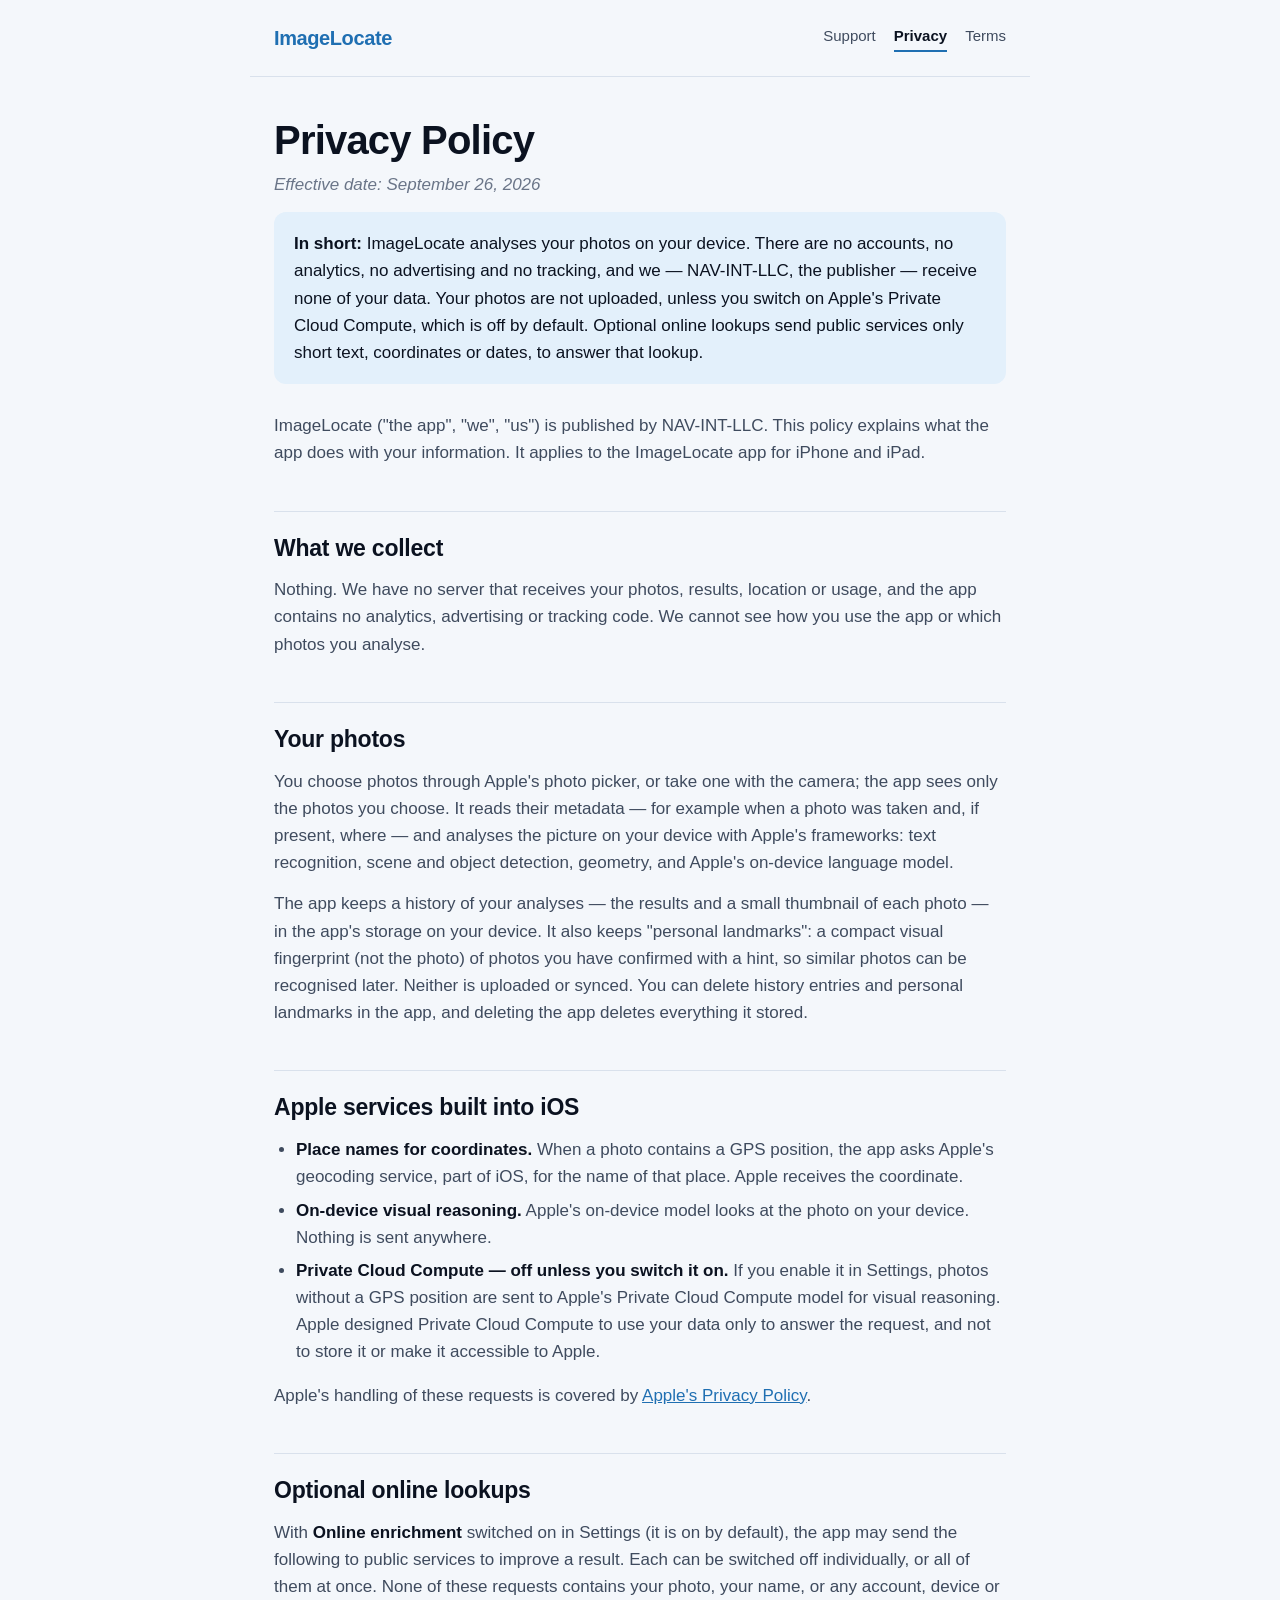
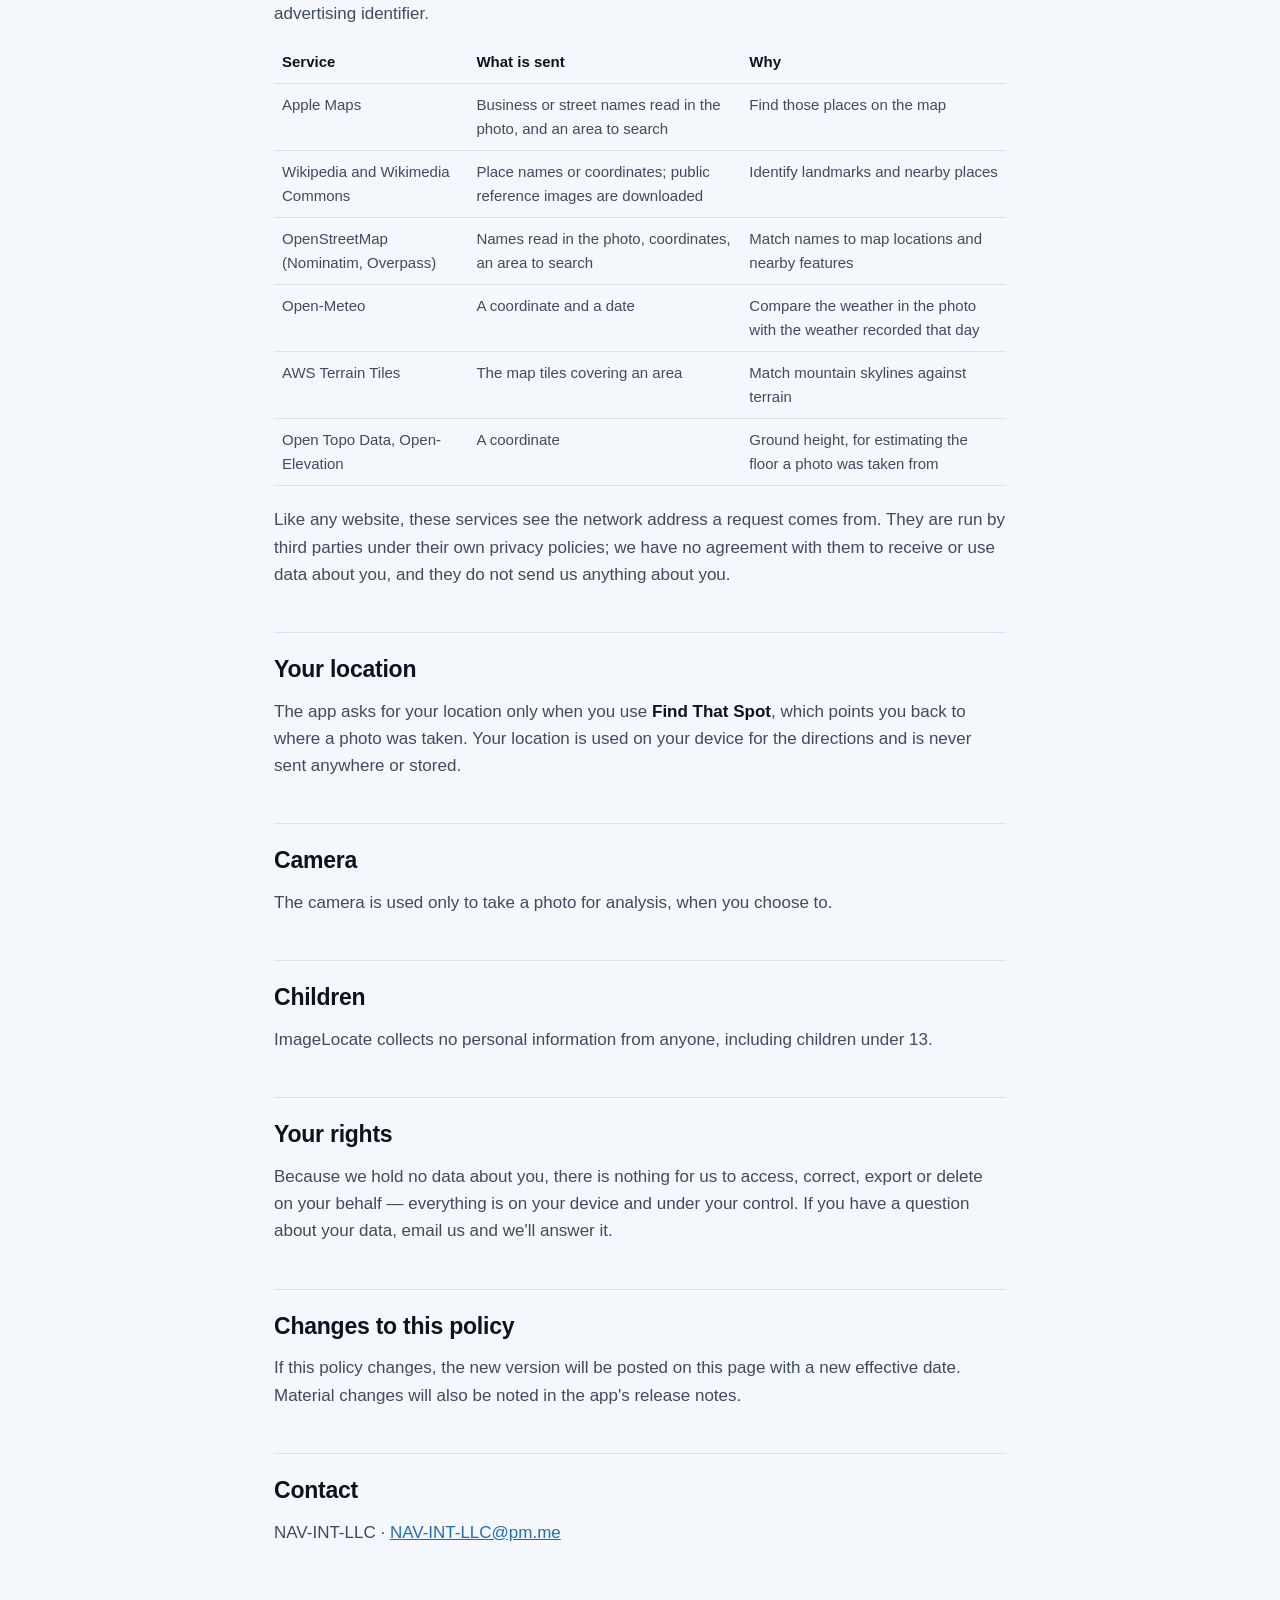
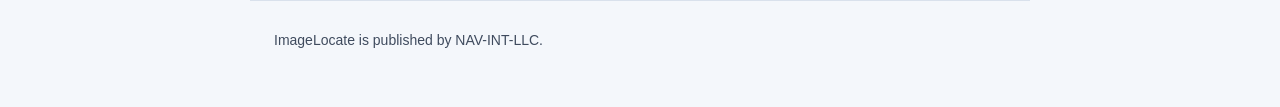
==== privacy.html @ 3b977a45 "Publish the support page, privacy policy and terms of use for ImageLocate Co-Authored-By: Claude Opu" ====
<!doctype html>
<html lang="en">
<head>
<meta charset="utf-8">
<meta name="viewport" content="width=device-width, initial-scale=1">
<title>ImageLocate — Privacy Policy</title>
<meta name="description" content="How ImageLocate handles your photos and data: analysis on your device, no accounts, no tracking.">
<link rel="stylesheet" href="assets/imagelocate.css">
<link rel="icon" href="data:image/svg+xml,<svg xmlns='http://www.w3.org/2000/svg' viewBox='0 0 100 100'><text y='.9em' font-size='90'>&#128205;</text></svg>">
</head>
<body>
<header class="site">
  <a class="wordmark" href="index.html">ImageLocate</a>
  <nav>
    <a href="index.html">Support</a>
    <a href="privacy.html" aria-current="page">Privacy</a>
    <a href="terms.html">Terms</a>
  </nav>
</header>

<main class="doc">
  <h1>Privacy Policy</h1>
  <p><em>Effective date: September 26, 2026</em></p>

  <p class="summary"><strong>In short:</strong> ImageLocate analyses your photos on your device. There are no accounts, no analytics, no advertising and no tracking, and we — NAV-INT-LLC, the publisher — receive none of your data. Your photos are not uploaded, unless you switch on Apple's Private Cloud Compute, which is off by default. Optional online lookups send public services only short text, coordinates or dates, to answer that lookup.</p>

  <p>ImageLocate ("the app", "we", "us") is published by NAV-INT-LLC. This policy explains what the app does with your information. It applies to the ImageLocate app for iPhone and iPad.</p>

  <h2>What we collect</h2>
  <p>Nothing. We have no server that receives your photos, results, location or usage, and the app contains no analytics, advertising or tracking code. We cannot see how you use the app or which photos you analyse.</p>

  <h2>Your photos</h2>
  <p>You choose photos through Apple's photo picker, or take one with the camera; the app sees only the photos you choose. It reads their metadata — for example when a photo was taken and, if present, where — and analyses the picture on your device with Apple's frameworks: text recognition, scene and object detection, geometry, and Apple's on-device language model.</p>
  <p>The app keeps a history of your analyses — the results and a small thumbnail of each photo — in the app's storage on your device. It also keeps "personal landmarks": a compact visual fingerprint (not the photo) of photos you have confirmed with a hint, so similar photos can be recognised later. Neither is uploaded or synced. You can delete history entries and personal landmarks in the app, and deleting the app deletes everything it stored.</p>

  <h2>Apple services built into iOS</h2>
  <ul>
    <li><strong>Place names for coordinates.</strong> When a photo contains a GPS position, the app asks Apple's geocoding service, part of iOS, for the name of that place. Apple receives the coordinate.</li>
    <li><strong>On-device visual reasoning.</strong> Apple's on-device model looks at the photo on your device. Nothing is sent anywhere.</li>
    <li><strong>Private Cloud Compute — off unless you switch it on.</strong> If you enable it in Settings, photos without a GPS position are sent to Apple's Private Cloud Compute model for visual reasoning. Apple designed Private Cloud Compute to use your data only to answer the request, and not to store it or make it accessible to Apple.</li>
  </ul>
  <p>Apple's handling of these requests is covered by <a href="https://www.apple.com/legal/privacy/" rel="noopener">Apple's Privacy Policy</a>.</p>

  <h2>Optional online lookups</h2>
  <p>With <strong>Online enrichment</strong> switched on in Settings (it is on by default), the app may send the following to public services to improve a result. Each can be switched off individually, or all of them at once. None of these requests contains your photo, your name, or any account, device or advertising identifier.</p>
  <table>
    <tr><th>Service</th><th>What is sent</th><th>Why</th></tr>
    <tr><td>Apple Maps</td><td>Business or street names read in the photo, and an area to search</td><td>Find those places on the map</td></tr>
    <tr><td>Wikipedia and Wikimedia Commons</td><td>Place names or coordinates; public reference images are downloaded</td><td>Identify landmarks and nearby places</td></tr>
    <tr><td>OpenStreetMap (Nominatim, Overpass)</td><td>Names read in the photo, coordinates, an area to search</td><td>Match names to map locations and nearby features</td></tr>
    <tr><td>Open-Meteo</td><td>A coordinate and a date</td><td>Compare the weather in the photo with the weather recorded that day</td></tr>
    <tr><td>AWS Terrain Tiles</td><td>The map tiles covering an area</td><td>Match mountain skylines against terrain</td></tr>
    <tr><td>Open Topo Data, Open-Elevation</td><td>A coordinate</td><td>Ground height, for estimating the floor a photo was taken from</td></tr>
  </table>
  <p>Like any website, these services see the network address a request comes from. They are run by third parties under their own privacy policies; we have no agreement with them to receive or use data about you, and they do not send us anything about you.</p>

  <h2>Your location</h2>
  <p>The app asks for your location only when you use <strong>Find That Spot</strong>, which points you back to where a photo was taken. Your location is used on your device for the directions and is never sent anywhere or stored.</p>

  <h2>Camera</h2>
  <p>The camera is used only to take a photo for analysis, when you choose to.</p>

  <h2>Children</h2>
  <p>ImageLocate collects no personal information from anyone, including children under 13.</p>

  <h2>Your rights</h2>
  <p>Because we hold no data about you, there is nothing for us to access, correct, export or delete on your behalf — everything is on your device and under your control. If you have a question about your data, email us and we'll answer it.</p>

  <h2>Changes to this policy</h2>
  <p>If this policy changes, the new version will be posted on this page with a new effective date. Material changes will also be noted in the app's release notes.</p>

  <h2>Contact</h2>
  <p>NAV-INT-LLC · <a href="mailto:NAV-INT-LLC@pm.me">NAV-INT-LLC@pm.me</a></p>
</main>

<footer class="site">
  <p>ImageLocate is published by NAV-INT-LLC.</p>
</footer>
</body>
</html>
---- assets/imagelocate.css ----
/* ImageLocate public docs — palette lifted from AppTheme.swift so the site and the app agree. */

:root {
  --ground: #F4F7FB;
  --surface: #FFFFFF;
  --ink: #0B1220;
  --ink-2: #3F4B5E;
  --ink-3: #6A7588;
  --rule: #D9E1EC;
  --accent: #1F6FB2;
  --accent-soft: #E3F0FB;
}

@media (prefers-color-scheme: dark) {
  :root {
    --ground: #0A0D19;
    --surface: #121729;
    --ink: #E8EEF8;
    --ink-2: #A9B6CA;
    --ink-3: #7C889C;
    --rule: #222A40;
    --accent: #73C7FF;
    --accent-soft: #14253A;
  }
}

* { box-sizing: border-box; }

body {
  margin: 0;
  background: var(--ground);
  color: var(--ink);
  font: 17px/1.6 -apple-system, BlinkMacSystemFont, "Segoe UI", Roboto, Helvetica, Arial, sans-serif;
  -webkit-text-size-adjust: 100%;
}

/* ---------- chrome ---------- */

header.site {
  display: flex;
  align-items: center;
  justify-content: space-between;
  gap: 20px;
  flex-wrap: wrap;
  max-width: 780px;
  margin: 0 auto;
  padding: 22px 24px;
  border-bottom: 1px solid var(--rule);
}

.wordmark {
  font-size: 20px;
  font-weight: 700;
  letter-spacing: -.02em;
  color: var(--accent);
  text-decoration: none;
}

header.site nav {
  display: flex;
  gap: 18px;
  font-size: 15px;
}

header.site nav a {
  color: var(--ink-2);
  text-decoration: none;
  padding-bottom: 2px;
  border-bottom: 2px solid transparent;
}

header.site nav a:hover { color: var(--accent); }
header.site nav a[aria-current="page"] {
  color: var(--ink);
  border-bottom-color: var(--accent);
  font-weight: 600;
}

footer.site {
  max-width: 780px;
  margin: 0 auto;
  padding: 28px 24px 56px;
  border-top: 1px solid var(--rule);
  color: var(--ink-3);
  font-size: 14px;
}

footer.site p { margin: 0; }

/* ---------- documents ---------- */

main {
  max-width: 780px;
  margin: 0 auto;
  padding: 8px 24px 40px;
}

h1 {
  font-size: clamp(30px, 5vw, 40px);
  line-height: 1.15;
  letter-spacing: -.02em;
  margin: 32px 0 8px;
  text-wrap: balance;
}

h2 {
  font-size: 23px;
  letter-spacing: -.01em;
  margin: 44px 0 10px;
  padding-top: 18px;
  border-top: 1px solid var(--rule);
  text-wrap: balance;
}

h3 {
  font-size: 18px;
  margin: 26px 0 6px;
  color: var(--ink);
}

p, li { color: var(--ink-2); }
p { margin: 0 0 14px; }

.doc > p:first-of-type { color: var(--ink-2); }

ul { margin: 0 0 16px; padding-left: 22px; }
li { margin-bottom: 6px; }

a { color: var(--accent); }
a:hover { text-decoration: none; }

strong { color: var(--ink); font-weight: 600; }

code {
  font-family: ui-monospace, SFMono-Regular, Menlo, monospace;
  font-size: .88em;
  background: var(--accent-soft);
  color: var(--accent);
  padding: 1px 5px;
  border-radius: 4px;
}

hr {
  border: 0;
  border-top: 1px solid var(--rule);
  margin: 36px 0 24px;
}

em { color: var(--ink-3); }

/* ---------- landing page ---------- */

.lede {
  font-size: 20px;
  line-height: 1.5;
  color: var(--ink-2);
  margin: 0 0 28px;
  max-width: 62ch;
}

.cards {
  display: grid;
  grid-template-columns: repeat(auto-fit, minmax(230px, 1fr));
  gap: 14px;
  margin: 0 0 36px;
  padding: 0;
  list-style: none;
}

.cards li {
  background: var(--surface);
  border: 1px solid var(--rule);
  border-radius: 12px;
  padding: 18px 20px;
  margin: 0;
}

.cards h3 { margin: 0 0 6px; font-size: 16px; }
.cards p { margin: 0; font-size: 15px; }

dl.faq { margin: 0 0 32px; }
dl.faq dt {
  font-weight: 600;
  color: var(--ink);
  margin-top: 22px;
}
dl.faq dd { margin: 6px 0 0; color: var(--ink-2); }

.contact {
  background: var(--accent-soft);
  border-radius: 12px;
  padding: 22px 24px;
  margin: 32px 0;
}
.contact h2 {
  border: 0;
  margin: 0 0 8px;
  padding: 0;
  font-size: 20px;
}
.contact p { margin: 0; }

/* ---------- tables ---------- */

table {
  width: 100%;
  border-collapse: collapse;
  font-size: 15px;
  margin: 8px 0 20px;
}
th, td {
  text-align: left;
  vertical-align: top;
  padding: 9px 8px;
  border-bottom: 1px solid var(--rule);
  color: var(--ink-2);
}
th { color: var(--ink); font-weight: 600; }

.summary {
  background: var(--accent-soft);
  border-radius: 12px;
  padding: 18px 20px;
  margin: 8px 0 28px;
  color: var(--ink);
}
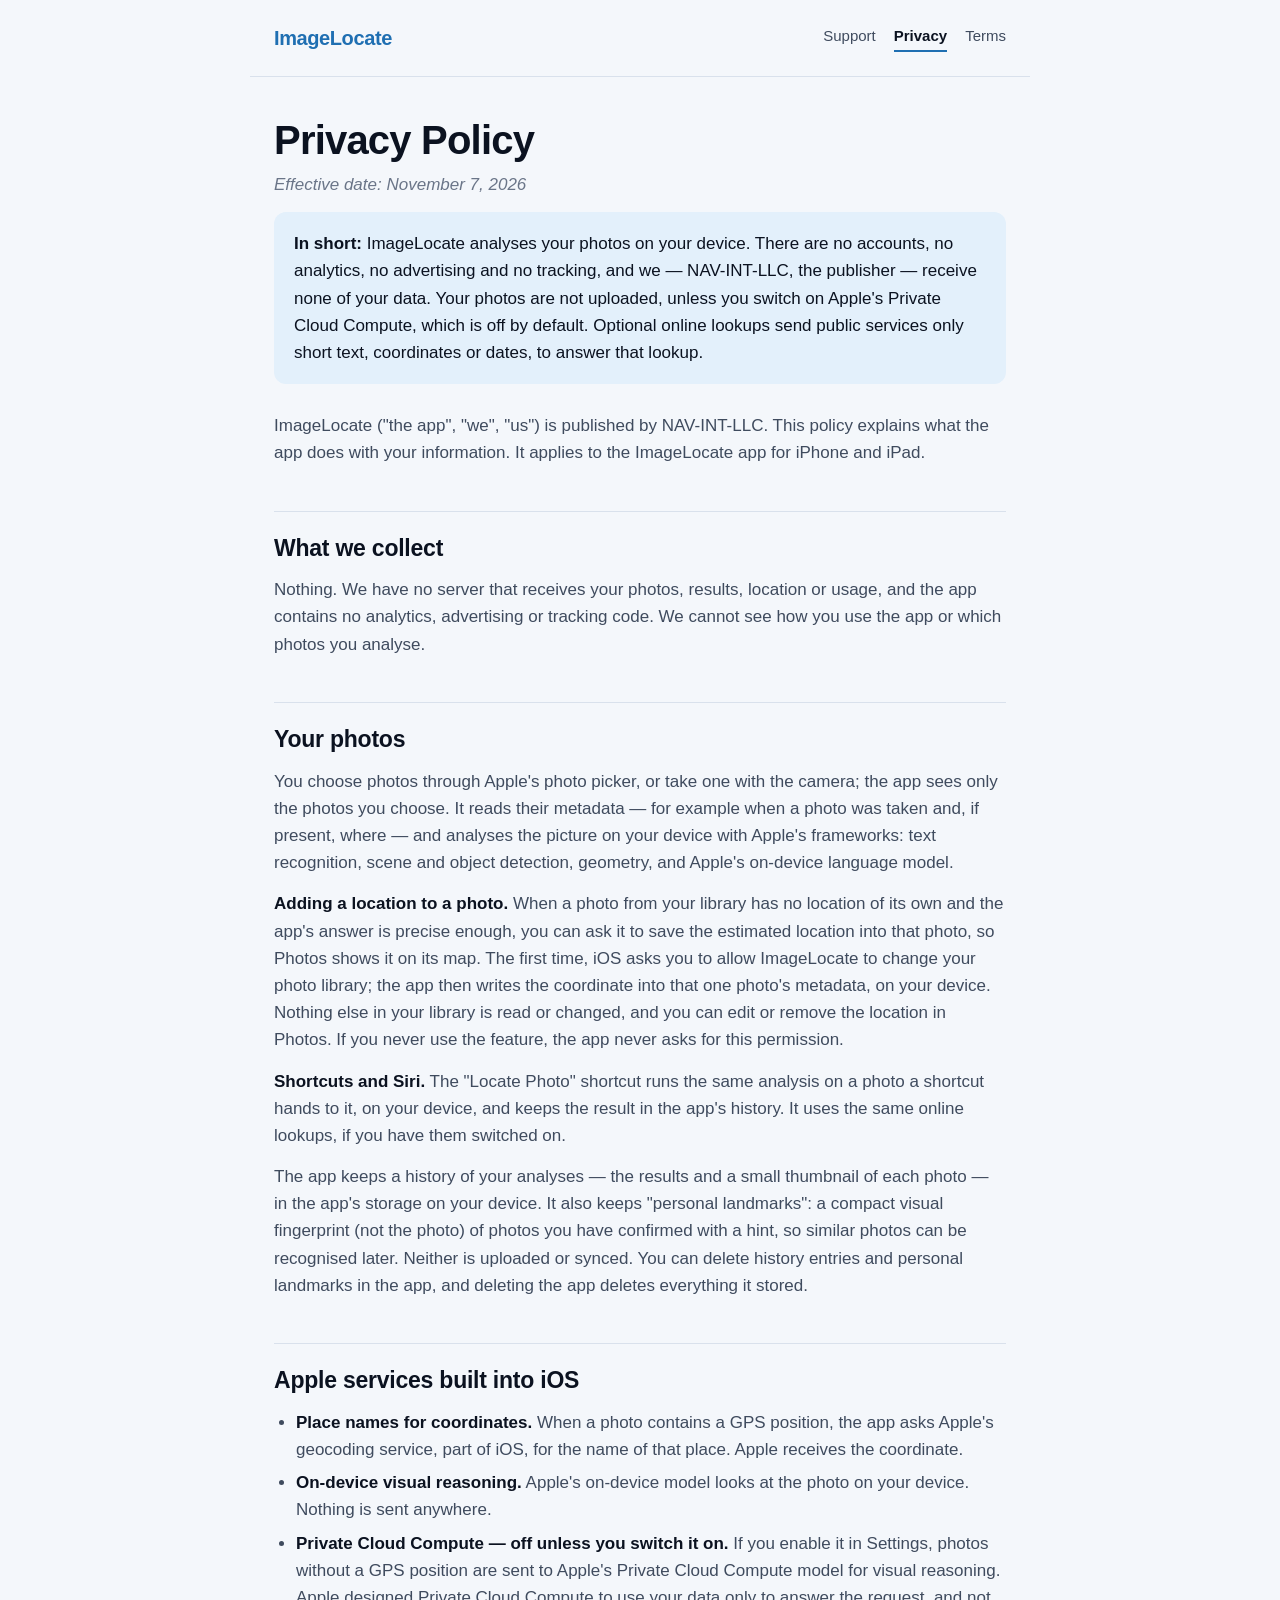
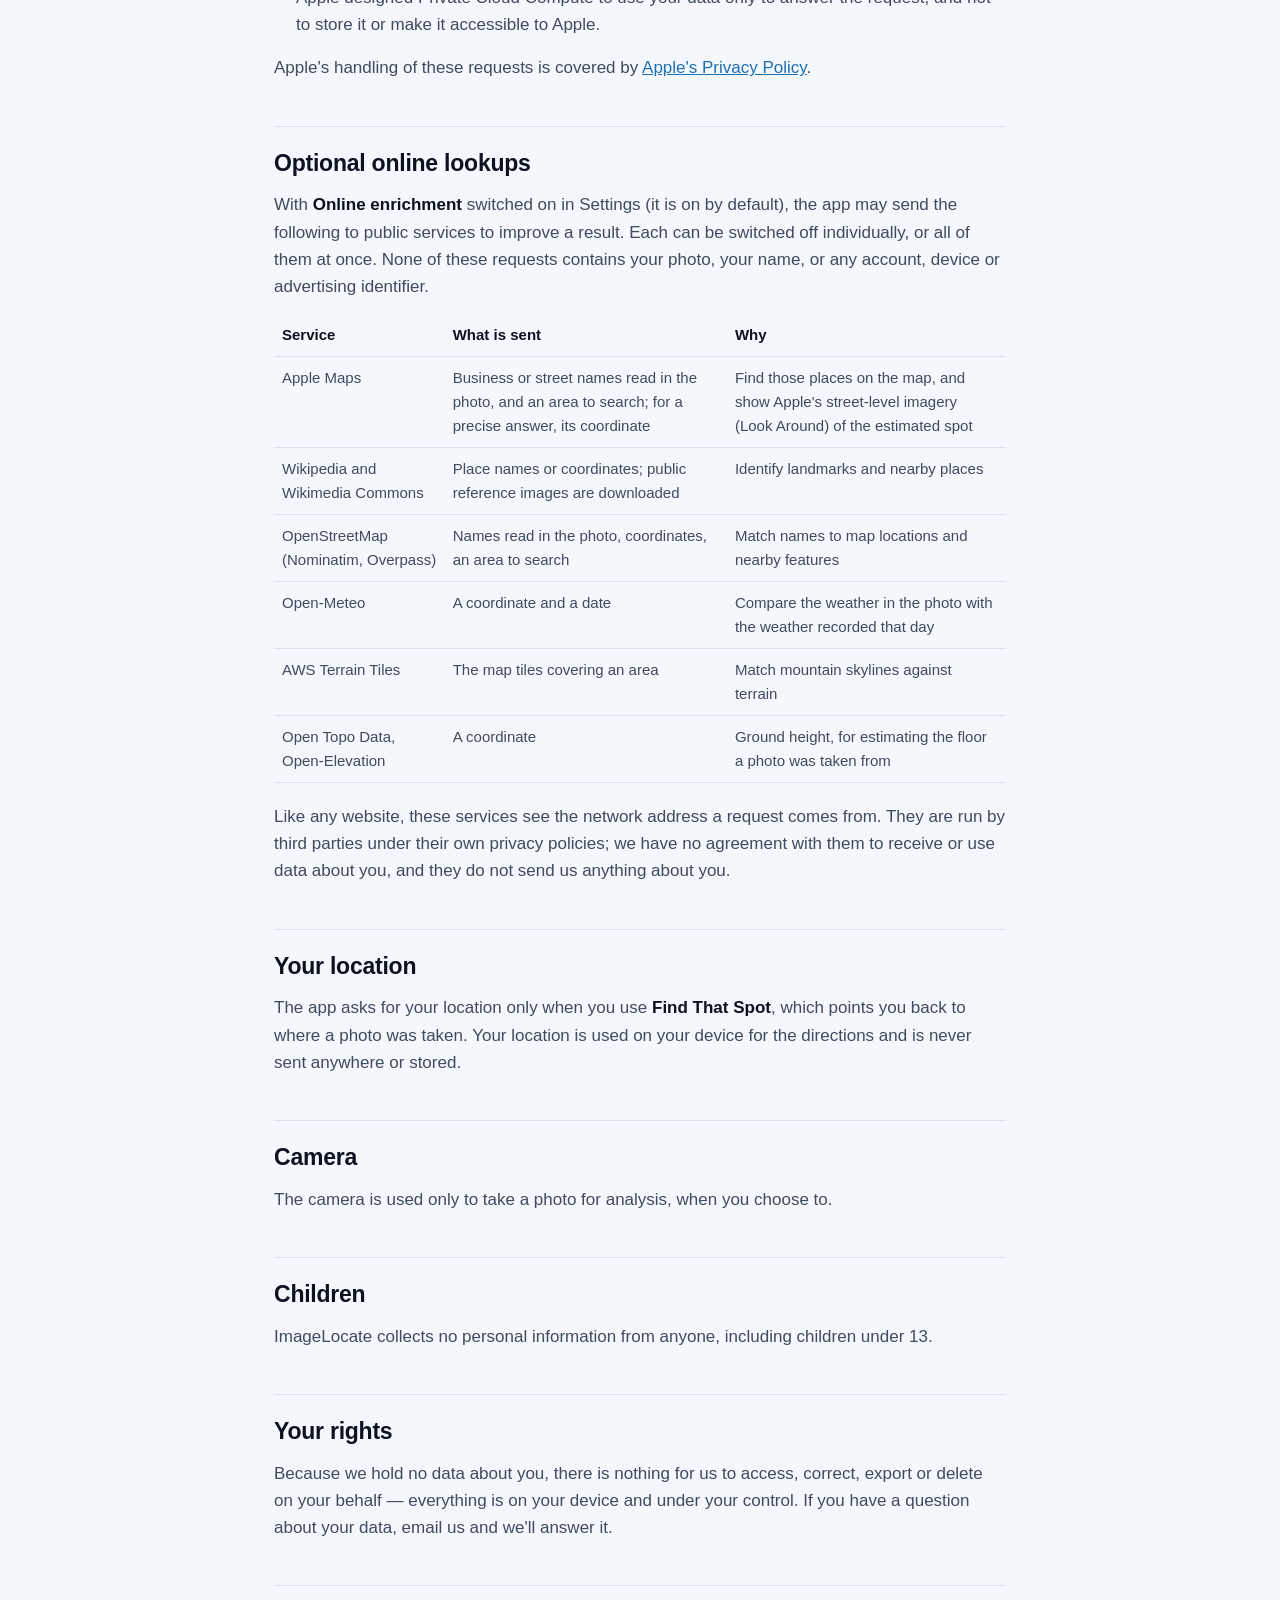
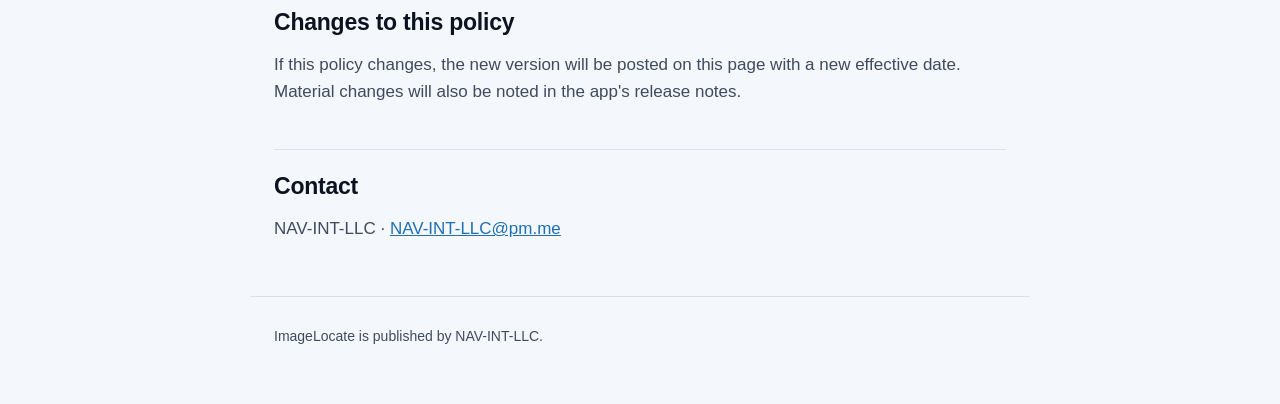
==== commit c8abba2c: "Describe adding a location to a photo, Look Around and the Shortcuts action Co-Authored-By: Claude F" ====
--- a/privacy.html
+++ b/privacy.html
@@ -20,7 +20,7 @@
 
 <main class="doc">
   <h1>Privacy Policy</h1>
-  <p><em>Effective date: September 26, 2026</em></p>
+  <p><em>Effective date: November 7, 2026</em></p>
 
   <p class="summary"><strong>In short:</strong> ImageLocate analyses your photos on your device. There are no accounts, no analytics, no advertising and no tracking, and we — NAV-INT-LLC, the publisher — receive none of your data. Your photos are not uploaded, unless you switch on Apple's Private Cloud Compute, which is off by default. Optional online lookups send public services only short text, coordinates or dates, to answer that lookup.</p>
 
@@ -31,6 +31,8 @@
 
   <h2>Your photos</h2>
   <p>You choose photos through Apple's photo picker, or take one with the camera; the app sees only the photos you choose. It reads their metadata — for example when a photo was taken and, if present, where — and analyses the picture on your device with Apple's frameworks: text recognition, scene and object detection, geometry, and Apple's on-device language model.</p>
+  <p><strong>Adding a location to a photo.</strong> When a photo from your library has no location of its own and the app's answer is precise enough, you can ask it to save the estimated location into that photo, so Photos shows it on its map. The first time, iOS asks you to allow ImageLocate to change your photo library; the app then writes the coordinate into that one photo's metadata, on your device. Nothing else in your library is read or changed, and you can edit or remove the location in Photos. If you never use the feature, the app never asks for this permission.</p>
+  <p><strong>Shortcuts and Siri.</strong> The "Locate Photo" shortcut runs the same analysis on a photo a shortcut hands to it, on your device, and keeps the result in the app's history. It uses the same online lookups, if you have them switched on.</p>
   <p>The app keeps a history of your analyses — the results and a small thumbnail of each photo — in the app's storage on your device. It also keeps "personal landmarks": a compact visual fingerprint (not the photo) of photos you have confirmed with a hint, so similar photos can be recognised later. Neither is uploaded or synced. You can delete history entries and personal landmarks in the app, and deleting the app deletes everything it stored.</p>
 
   <h2>Apple services built into iOS</h2>
@@ -45,7 +47,7 @@
   <p>With <strong>Online enrichment</strong> switched on in Settings (it is on by default), the app may send the following to public services to improve a result. Each can be switched off individually, or all of them at once. None of these requests contains your photo, your name, or any account, device or advertising identifier.</p>
   <table>
     <tr><th>Service</th><th>What is sent</th><th>Why</th></tr>
-    <tr><td>Apple Maps</td><td>Business or street names read in the photo, and an area to search</td><td>Find those places on the map</td></tr>
+    <tr><td>Apple Maps</td><td>Business or street names read in the photo, and an area to search; for a precise answer, its coordinate</td><td>Find those places on the map, and show Apple's street-level imagery (Look Around) of the estimated spot</td></tr>
     <tr><td>Wikipedia and Wikimedia Commons</td><td>Place names or coordinates; public reference images are downloaded</td><td>Identify landmarks and nearby places</td></tr>
     <tr><td>OpenStreetMap (Nominatim, Overpass)</td><td>Names read in the photo, coordinates, an area to search</td><td>Match names to map locations and nearby features</td></tr>
     <tr><td>Open-Meteo</td><td>A coordinate and a date</td><td>Compare the weather in the photo with the weather recorded that day</td></tr>
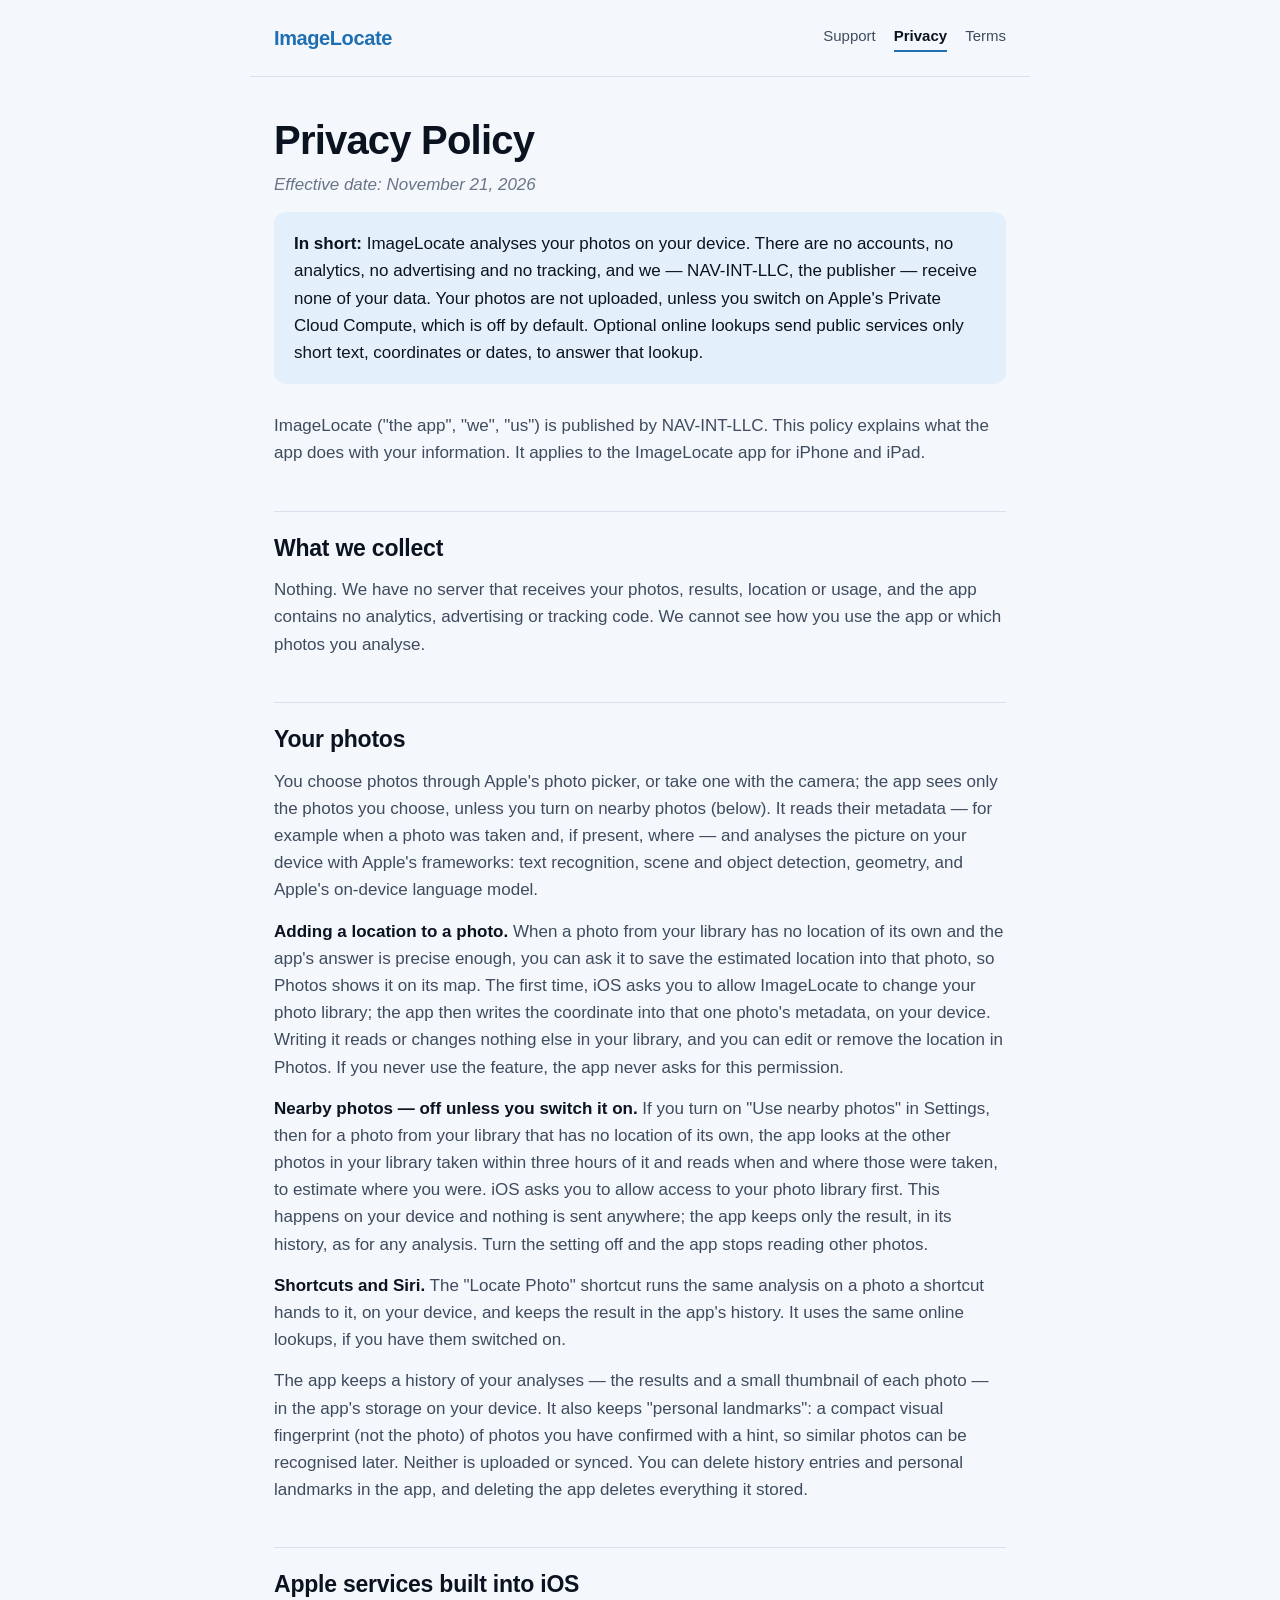
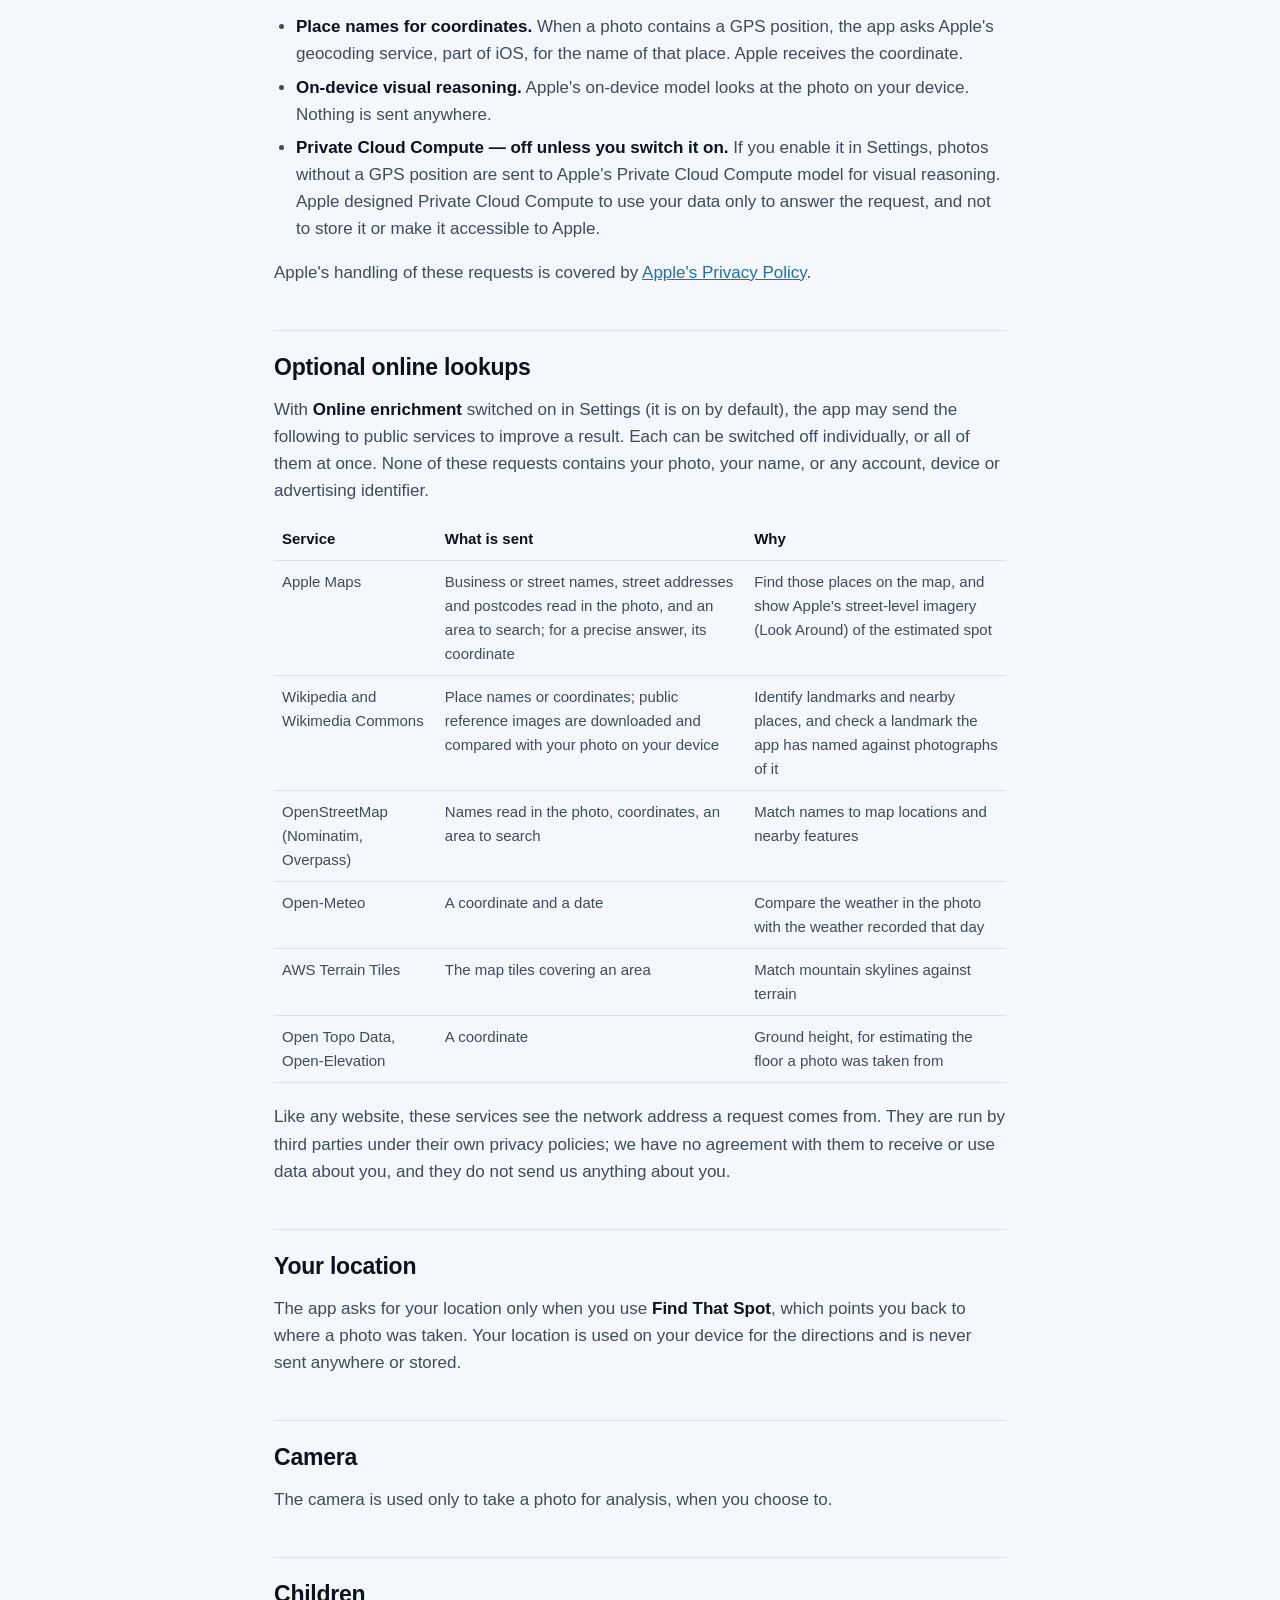
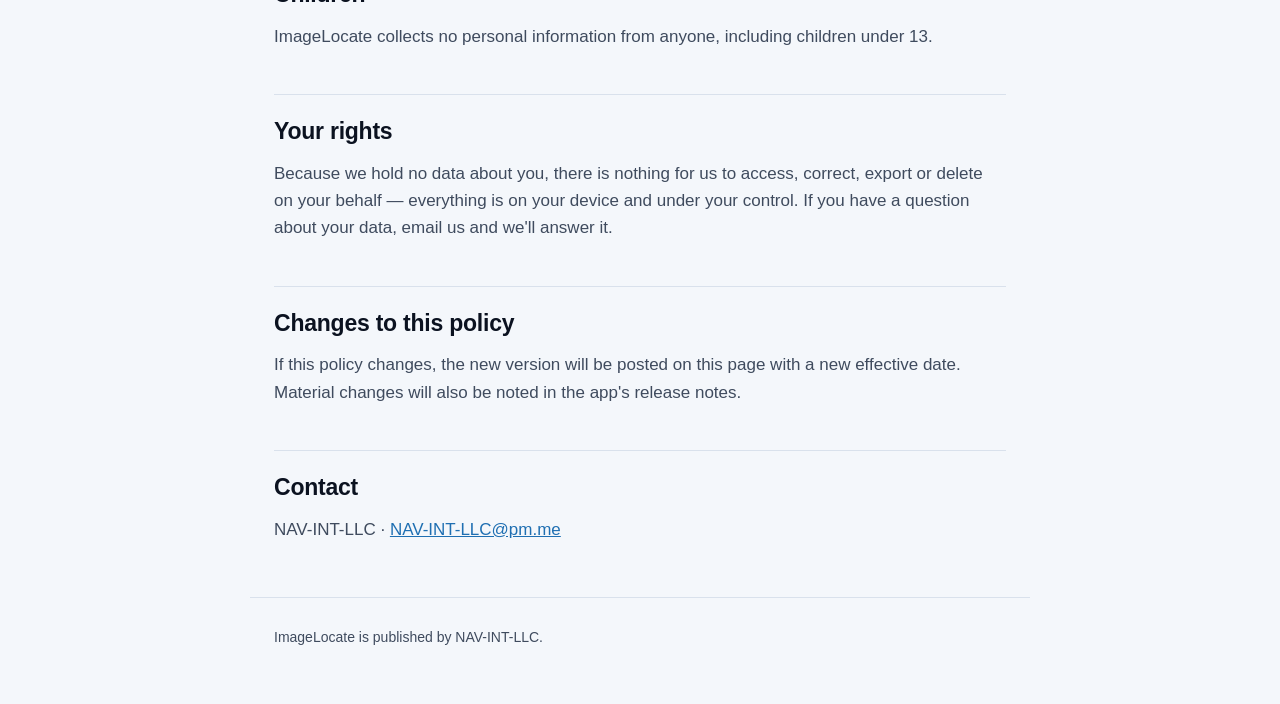
==== commit b4f6f649: "Describe nearby photos, addresses sent to Apple Maps, and landmark checks For ImageLocate 1.3: the o" ====
--- a/privacy.html
+++ b/privacy.html
@@ -20,7 +20,7 @@
 
 <main class="doc">
   <h1>Privacy Policy</h1>
-  <p><em>Effective date: November 7, 2026</em></p>
+  <p><em>Effective date: November 21, 2026</em></p>
 
   <p class="summary"><strong>In short:</strong> ImageLocate analyses your photos on your device. There are no accounts, no analytics, no advertising and no tracking, and we — NAV-INT-LLC, the publisher — receive none of your data. Your photos are not uploaded, unless you switch on Apple's Private Cloud Compute, which is off by default. Optional online lookups send public services only short text, coordinates or dates, to answer that lookup.</p>
 
@@ -30,8 +30,9 @@
   <p>Nothing. We have no server that receives your photos, results, location or usage, and the app contains no analytics, advertising or tracking code. We cannot see how you use the app or which photos you analyse.</p>
 
   <h2>Your photos</h2>
-  <p>You choose photos through Apple's photo picker, or take one with the camera; the app sees only the photos you choose. It reads their metadata — for example when a photo was taken and, if present, where — and analyses the picture on your device with Apple's frameworks: text recognition, scene and object detection, geometry, and Apple's on-device language model.</p>
-  <p><strong>Adding a location to a photo.</strong> When a photo from your library has no location of its own and the app's answer is precise enough, you can ask it to save the estimated location into that photo, so Photos shows it on its map. The first time, iOS asks you to allow ImageLocate to change your photo library; the app then writes the coordinate into that one photo's metadata, on your device. Nothing else in your library is read or changed, and you can edit or remove the location in Photos. If you never use the feature, the app never asks for this permission.</p>
+  <p>You choose photos through Apple's photo picker, or take one with the camera; the app sees only the photos you choose, unless you turn on nearby photos (below). It reads their metadata — for example when a photo was taken and, if present, where — and analyses the picture on your device with Apple's frameworks: text recognition, scene and object detection, geometry, and Apple's on-device language model.</p>
+  <p><strong>Adding a location to a photo.</strong> When a photo from your library has no location of its own and the app's answer is precise enough, you can ask it to save the estimated location into that photo, so Photos shows it on its map. The first time, iOS asks you to allow ImageLocate to change your photo library; the app then writes the coordinate into that one photo's metadata, on your device. Writing it reads or changes nothing else in your library, and you can edit or remove the location in Photos. If you never use the feature, the app never asks for this permission.</p>
+  <p><strong>Nearby photos — off unless you switch it on.</strong> If you turn on "Use nearby photos" in Settings, then for a photo from your library that has no location of its own, the app looks at the other photos in your library taken within three hours of it and reads when and where those were taken, to estimate where you were. iOS asks you to allow access to your photo library first. This happens on your device and nothing is sent anywhere; the app keeps only the result, in its history, as for any analysis. Turn the setting off and the app stops reading other photos.</p>
   <p><strong>Shortcuts and Siri.</strong> The "Locate Photo" shortcut runs the same analysis on a photo a shortcut hands to it, on your device, and keeps the result in the app's history. It uses the same online lookups, if you have them switched on.</p>
   <p>The app keeps a history of your analyses — the results and a small thumbnail of each photo — in the app's storage on your device. It also keeps "personal landmarks": a compact visual fingerprint (not the photo) of photos you have confirmed with a hint, so similar photos can be recognised later. Neither is uploaded or synced. You can delete history entries and personal landmarks in the app, and deleting the app deletes everything it stored.</p>
 
@@ -47,8 +48,8 @@
   <p>With <strong>Online enrichment</strong> switched on in Settings (it is on by default), the app may send the following to public services to improve a result. Each can be switched off individually, or all of them at once. None of these requests contains your photo, your name, or any account, device or advertising identifier.</p>
   <table>
     <tr><th>Service</th><th>What is sent</th><th>Why</th></tr>
-    <tr><td>Apple Maps</td><td>Business or street names read in the photo, and an area to search; for a precise answer, its coordinate</td><td>Find those places on the map, and show Apple's street-level imagery (Look Around) of the estimated spot</td></tr>
-    <tr><td>Wikipedia and Wikimedia Commons</td><td>Place names or coordinates; public reference images are downloaded</td><td>Identify landmarks and nearby places</td></tr>
+    <tr><td>Apple Maps</td><td>Business or street names, street addresses and postcodes read in the photo, and an area to search; for a precise answer, its coordinate</td><td>Find those places on the map, and show Apple's street-level imagery (Look Around) of the estimated spot</td></tr>
+    <tr><td>Wikipedia and Wikimedia Commons</td><td>Place names or coordinates; public reference images are downloaded and compared with your photo on your device</td><td>Identify landmarks and nearby places, and check a landmark the app has named against photographs of it</td></tr>
     <tr><td>OpenStreetMap (Nominatim, Overpass)</td><td>Names read in the photo, coordinates, an area to search</td><td>Match names to map locations and nearby features</td></tr>
     <tr><td>Open-Meteo</td><td>A coordinate and a date</td><td>Compare the weather in the photo with the weather recorded that day</td></tr>
     <tr><td>AWS Terrain Tiles</td><td>The map tiles covering an area</td><td>Match mountain skylines against terrain</td></tr>
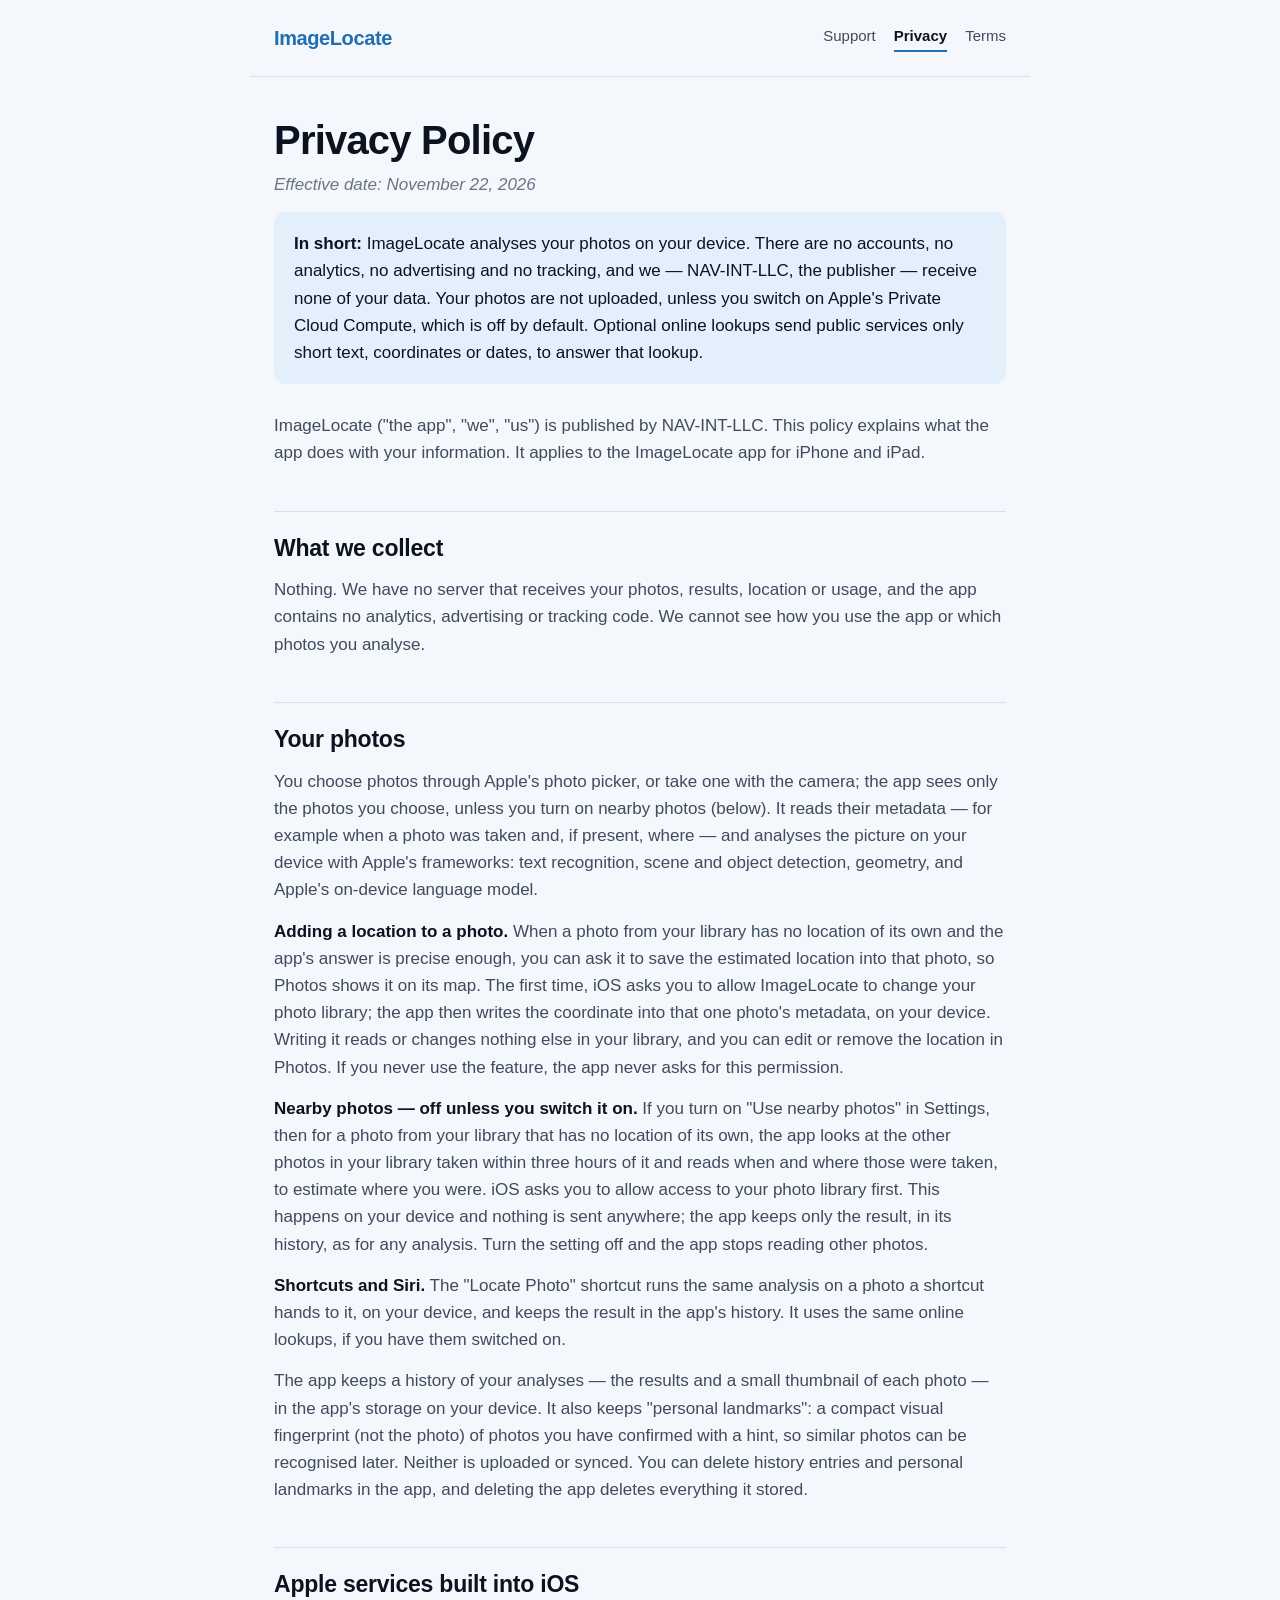
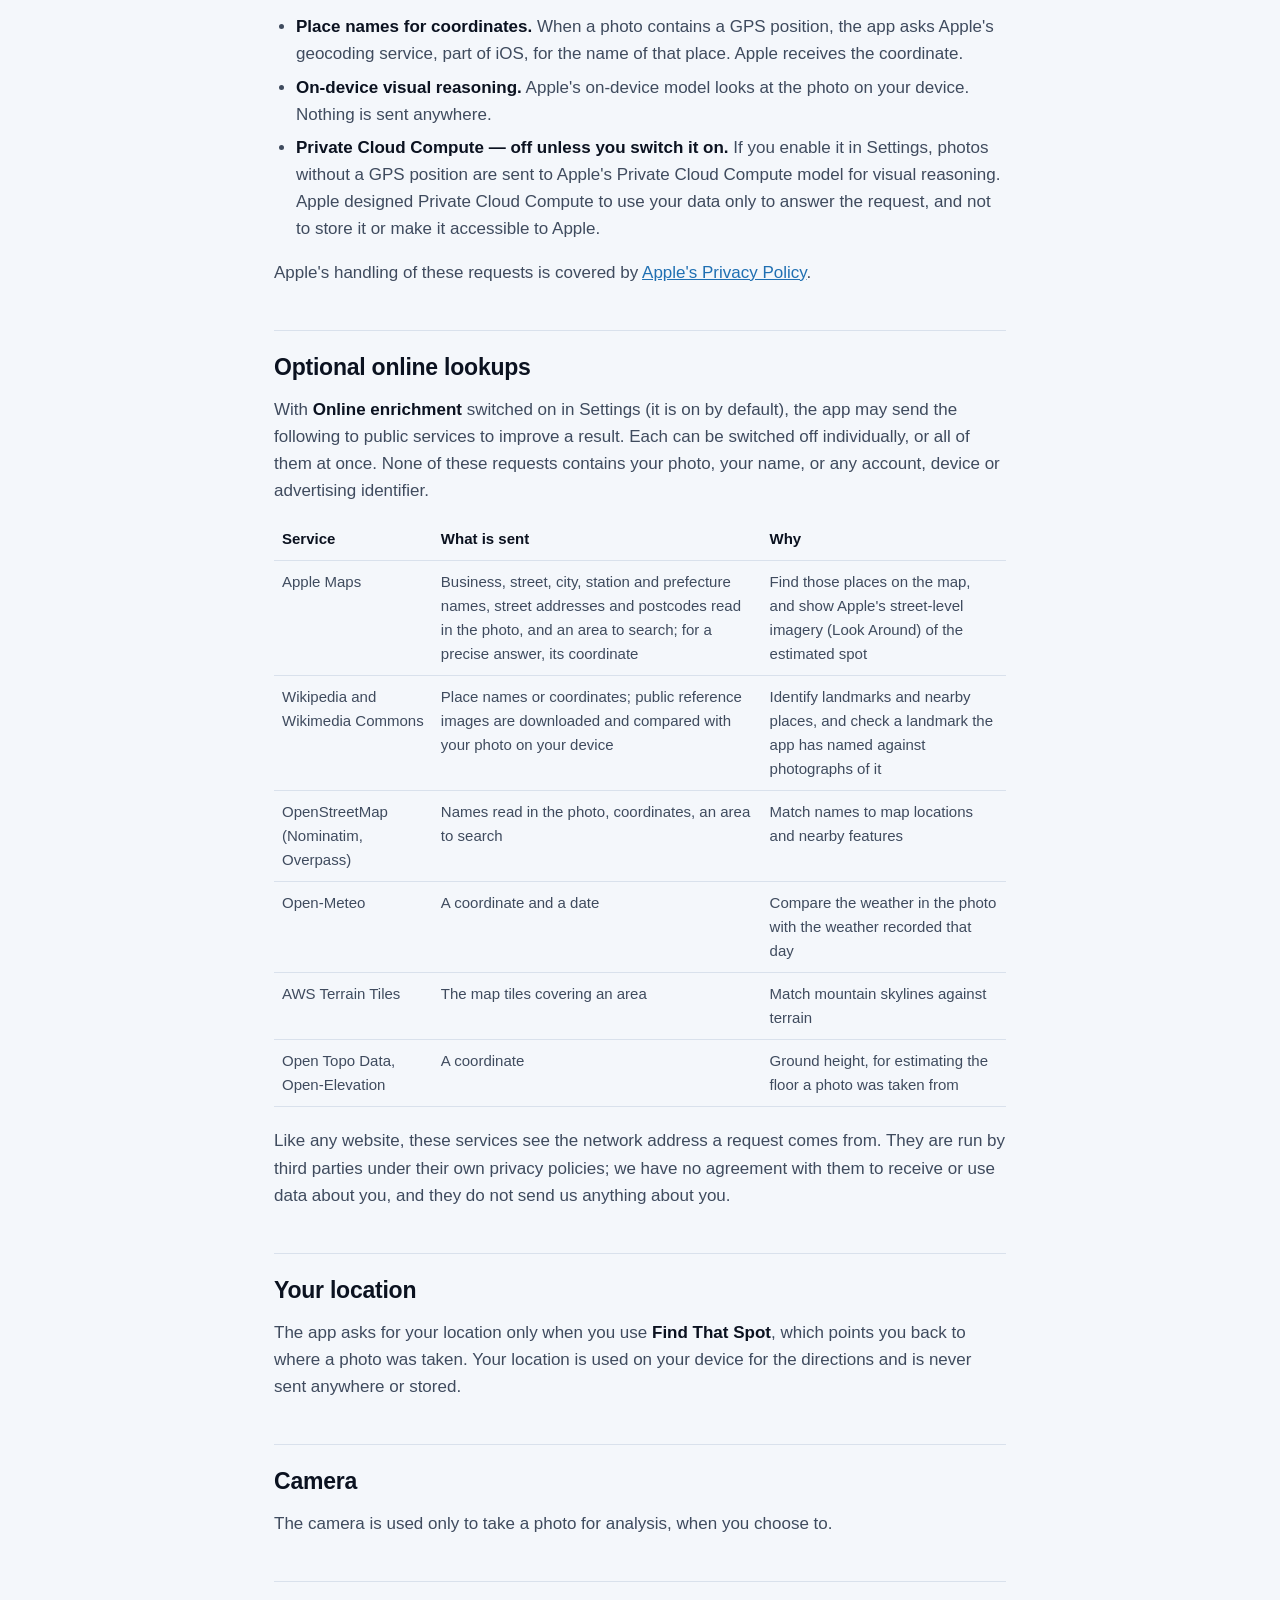
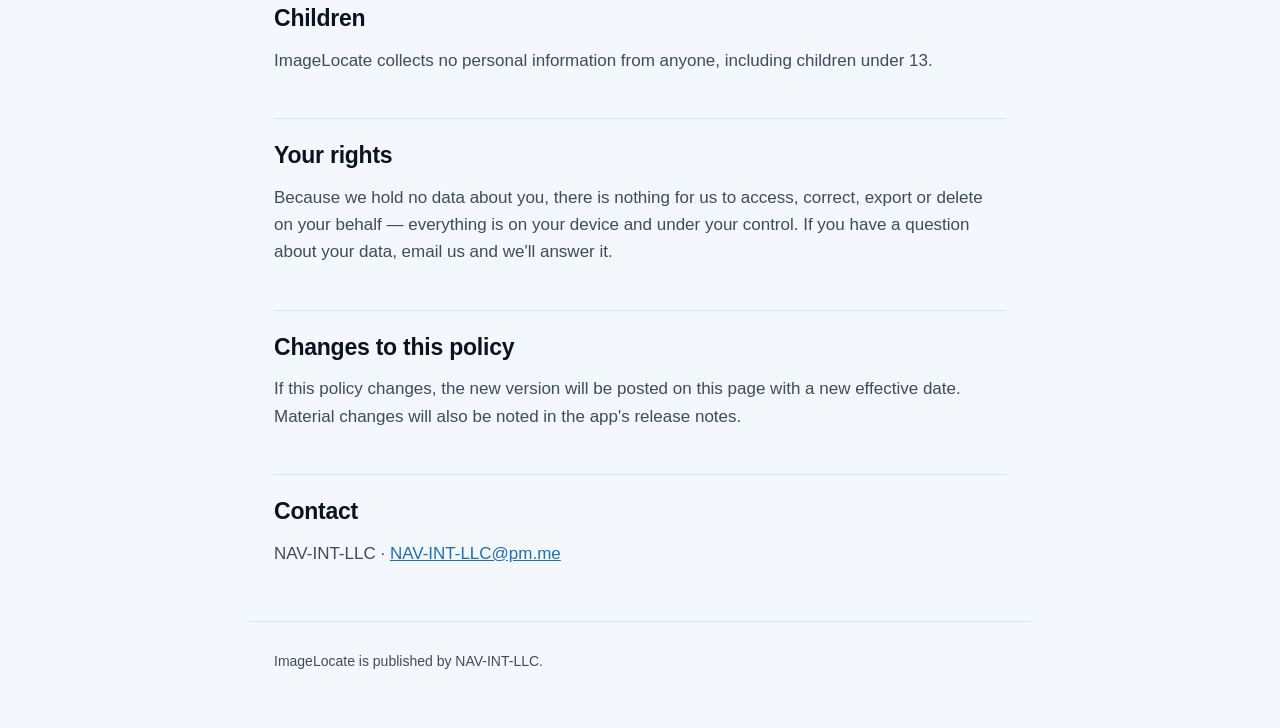
==== commit 000d27ab: "Say that city, station and prefecture names go to Apple Maps For the next ImageLocate release: the n" ====
--- a/privacy.html
+++ b/privacy.html
@@ -20,7 +20,7 @@
 
 <main class="doc">
   <h1>Privacy Policy</h1>
-  <p><em>Effective date: November 21, 2026</em></p>
+  <p><em>Effective date: November 22, 2026</em></p>
 
   <p class="summary"><strong>In short:</strong> ImageLocate analyses your photos on your device. There are no accounts, no analytics, no advertising and no tracking, and we — NAV-INT-LLC, the publisher — receive none of your data. Your photos are not uploaded, unless you switch on Apple's Private Cloud Compute, which is off by default. Optional online lookups send public services only short text, coordinates or dates, to answer that lookup.</p>
 
@@ -48,7 +48,7 @@
   <p>With <strong>Online enrichment</strong> switched on in Settings (it is on by default), the app may send the following to public services to improve a result. Each can be switched off individually, or all of them at once. None of these requests contains your photo, your name, or any account, device or advertising identifier.</p>
   <table>
     <tr><th>Service</th><th>What is sent</th><th>Why</th></tr>
-    <tr><td>Apple Maps</td><td>Business or street names, street addresses and postcodes read in the photo, and an area to search; for a precise answer, its coordinate</td><td>Find those places on the map, and show Apple's street-level imagery (Look Around) of the estimated spot</td></tr>
+    <tr><td>Apple Maps</td><td>Business, street, city, station and prefecture names, street addresses and postcodes read in the photo, and an area to search; for a precise answer, its coordinate</td><td>Find those places on the map, and show Apple's street-level imagery (Look Around) of the estimated spot</td></tr>
     <tr><td>Wikipedia and Wikimedia Commons</td><td>Place names or coordinates; public reference images are downloaded and compared with your photo on your device</td><td>Identify landmarks and nearby places, and check a landmark the app has named against photographs of it</td></tr>
     <tr><td>OpenStreetMap (Nominatim, Overpass)</td><td>Names read in the photo, coordinates, an area to search</td><td>Match names to map locations and nearby features</td></tr>
     <tr><td>Open-Meteo</td><td>A coordinate and a date</td><td>Compare the weather in the photo with the weather recorded that day</td></tr>
